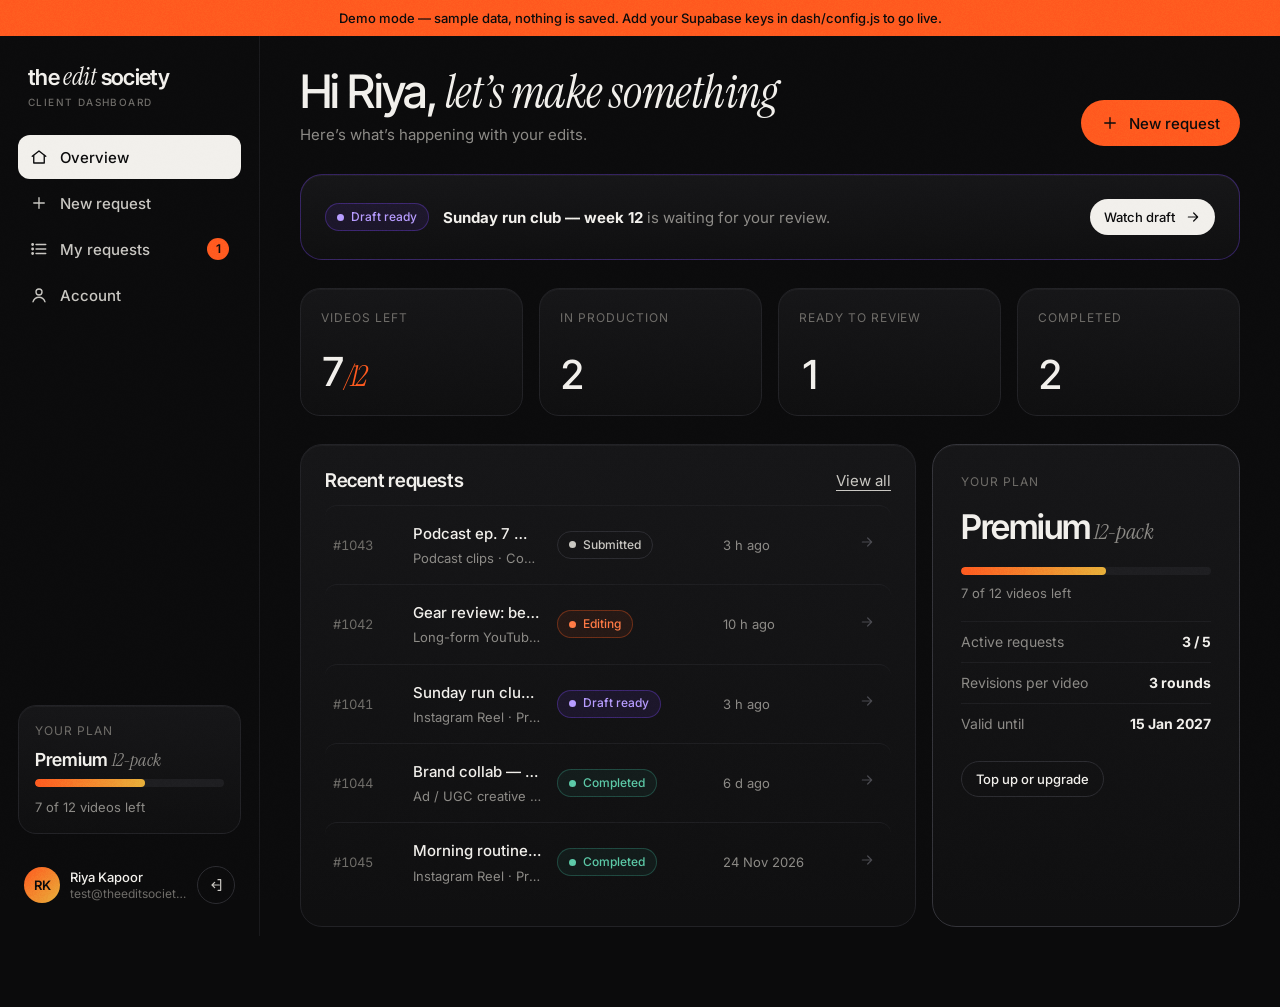
==== dashboard.html @ d08e9f02 "Client & admin dashboards (Supabase), new home copy, pricing packs, process screenshots - login.html" ====
<!doctype html>
<html lang="en">
<head>
<meta charset="utf-8">
<title>Dashboard — The Edit Society</title>
<meta name="viewport" content="width=device-width, initial-scale=1, viewport-fit=cover">
<meta name="robots" content="noindex">
<meta name="theme-color" content="#0B0B0C">
<link rel="preconnect" href="https://fonts.googleapis.com">
<link rel="preconnect" href="https://fonts.gstatic.com" crossorigin>
<link href="https://fonts.googleapis.com/css2?family=Inter+Tight:wght@500;600;700;800&amp;family=Inter:wght@300;400;500;600&amp;family=Instrument+Serif:ital@0;1&amp;display=swap" rel="stylesheet">
<link rel="stylesheet" href="./dash/dash.css">
</head>
<body>
<div class="grain" aria-hidden="true"></div>
<div id="root"><div class="loading" style="min-height:100vh"><div class="spin"></div></div></div>
<script type="module" src="./dash/customer.js"></script>
</body>
</html>
---- dash/dash.css ----
/* The Edit Society — customer & admin dashboard styles (same tokens as the marketing site). */
*{box-sizing:border-box}
html,body{margin:0;background:#0B0B0C;color:#F2F0EC;font:400 15px/1.55 Inter,sans-serif;-webkit-text-size-adjust:100%}
a{color:#F2F0EC;text-decoration:none}
button,input,select,textarea{font:inherit;color:inherit}
img,video{display:block;max-width:100%}
.sans{font-family:'Inter Tight',sans-serif;letter-spacing:-.03em}
.serif{font-family:'Instrument Serif',serif;font-style:italic;font-weight:400;letter-spacing:-.01em}
.disp{font-family:'Inter Tight',sans-serif;font-weight:800;text-transform:uppercase;letter-spacing:-.045em}
.muted{color:#8C8A86}.dim{color:#6E6C68}
.grain{position:fixed;inset:0;pointer-events:none;z-index:60;opacity:.04;background-image:url(../assets/d62b53dfdf56072f71b27a215dbd355c.png);mix-blend-mode:overlay}
.glass{background:linear-gradient(180deg,#161618,#0F0F10);border:1px solid #222226;box-shadow:inset 0 1px 0 #FFFFFF0A}
.hide{display:none !important}

/* ---------- shell ---------- */
.app{display:grid;grid-template-columns:260px minmax(0,1fr);min-height:100vh;min-height:100dvh}
.side{position:sticky;top:0;height:100vh;height:100dvh;display:flex;flex-direction:column;gap:24px;padding:24px 18px;border-right:1px solid #1A1A1D;background:#0B0B0C}
.logo{font-size:22px;line-height:1;white-space:nowrap;padding:4px 10px}
.logo .serif{font-size:25px}
.logo small{display:block;margin-top:8px;font:500 10px/1 Inter,sans-serif;letter-spacing:.14em;text-transform:uppercase;color:#6E6C68}
.snav{display:flex;flex-direction:column;gap:2px}
.snav a{display:flex;align-items:center;gap:12px;min-height:44px;padding:0 12px;border-radius:12px;color:#C9C7C2;font-weight:500;transition:background .25s,color .25s}
.snav a:hover{background:#141416;color:#FFFFFF}
.snav a.on{background:#F2F0EC;color:#0B0B0C}
.snav a .badge{margin-left:auto;min-width:22px;height:22px;padding:0 7px;border-radius:999px;background:#FF5A1F;color:#0B0B0C;font-size:12px;font-weight:600;display:grid;place-items:center}
.snav a.on .badge{background:#0B0B0C;color:#F2F0EC}
.side .grow{flex:1}
.planw{border-radius:18px;padding:16px;display:flex;flex-direction:column;gap:10px}
.planw b{font:600 18px/1 'Inter Tight',sans-serif}
.who{display:flex;align-items:center;gap:10px;padding:8px 6px}
.av{width:36px;height:36px;border-radius:50%;flex-shrink:0;display:grid;place-items:center;font:600 13px Inter;color:#0B0B0C;background:linear-gradient(135deg,#FF5A1F,#E8B03A)}
.who .t{display:flex;flex-direction:column;min-width:0;line-height:1.3}
.who .t span{font-size:13px;font-weight:500;white-space:nowrap;overflow:hidden;text-overflow:ellipsis}
.who .t small{font-size:12px;color:#6E6C68;white-space:nowrap;overflow:hidden;text-overflow:ellipsis}
.iconbtn{width:38px;height:38px;border-radius:50%;border:1px solid #2C2C31;background:none;display:grid;place-items:center;cursor:pointer;color:#C9C7C2;flex-shrink:0;transition:background .25s,color .25s}
.iconbtn:hover{background:#F2F0EC;color:#0B0B0C}
.main{min-width:0;padding:32px 40px 80px}
.main-in{max-width:1180px;margin:0 auto;display:flex;flex-direction:column;gap:28px}
.ph{display:flex;justify-content:space-between;align-items:flex-end;gap:20px;flex-wrap:wrap}
.ph h1{margin:0;font:500 clamp(32px,3.6vw,48px)/1 'Inter Tight',sans-serif;letter-spacing:-.035em}
.ph p{margin:8px 0 0;color:#8C8A86}
.crumb{font-size:13px;color:#6E6C68;margin-bottom:10px;display:flex;gap:8px;align-items:center}
.crumb a{color:#8C8A86}.crumb a:hover{color:#F2F0EC}
.demo-bar{position:sticky;top:0;z-index:40;display:flex;justify-content:center;gap:8px;padding:8px 16px;background:#FF5A1F;color:#0B0B0C;font-size:13px;font-weight:500;text-align:center}
.mtop,.mtabs{display:none}

/* ---------- buttons ---------- */
.btn{display:inline-flex;align-items:center;justify-content:center;gap:10px;min-height:46px;padding:0 20px;border-radius:999px;border:0;background:#F2F0EC;color:#0B0B0C;font-weight:500;cursor:pointer;white-space:nowrap;transition:transform .25s,background .25s,opacity .25s}
.btn:hover{background:#FFFFFF;transform:translateY(-1px)}
.btn.ghost{background:none;color:#F2F0EC;border:1px solid #2C2C31}
.btn.ghost:hover{border-color:#F2F0EC;background:#F2F0EC0D}
.btn.accent{background:#FF5A1F;color:#0B0B0C}
.btn.accent:hover{background:#FF7240}
.btn.sm{min-height:36px;padding:0 14px;font-size:13px}
.btn[disabled]{opacity:.45;pointer-events:none}
.btn svg{display:block}
.link{color:#C9C7C2;text-decoration:underline;text-underline-offset:4px;cursor:pointer;background:none;border:0;padding:0}

/* ---------- cards & stats ---------- */
.card{border-radius:22px;padding:24px}
.card h2,.card h3{margin:0;font:600 19px/1.2 'Inter Tight',sans-serif;letter-spacing:-.02em}
.grid{display:grid;gap:16px}
.g4{grid-template-columns:repeat(4,minmax(0,1fr))}
.g3{grid-template-columns:repeat(3,minmax(0,1fr))}
.g2{grid-template-columns:repeat(2,minmax(0,1fr))}
.g21{grid-template-columns:minmax(0,2fr) minmax(0,1fr)}
.stat{border-radius:20px;padding:20px;display:flex;flex-direction:column;gap:14px;min-height:128px;justify-content:space-between}
.stat span{font-size:12px;letter-spacing:.08em;text-transform:uppercase;color:#6E6C68}
.stat b{font:500 40px/1 'Inter Tight',sans-serif;letter-spacing:-.03em;font-variant-numeric:tabular-nums}
.stat b em{font:400 italic 28px 'Instrument Serif',serif;color:#FF5A1F}
.plancard{position:relative;overflow:hidden;border-radius:24px;padding:28px;display:flex;flex-direction:column;gap:18px;border-color:#34343A}
.plancard .glow{position:absolute;right:-20%;top:-60%;width:70%;aspect-ratio:1;border-radius:50%;background:radial-gradient(closest-side,#FF5A1F33,transparent);pointer-events:none}
.plancard .pn{font:600 34px/1 'Inter Tight',sans-serif;letter-spacing:-.03em}
.bar{height:8px;border-radius:8px;background:#1E1E21;overflow:hidden}
.bar i{display:block;height:100%;border-radius:8px;background:linear-gradient(90deg,#FF5A1F,#E8B03A);transition:width .8s cubic-bezier(.2,.8,.2,1)}
.kv{display:flex;justify-content:space-between;gap:12px;font-size:14px;padding:9px 0;border-top:1px solid #1E1E21}
.kv span{color:#8C8A86}

/* ---------- status chips ---------- */
.chip{display:inline-flex;align-items:center;gap:7px;min-height:28px;padding:0 11px;border-radius:999px;font-size:12px;font-weight:500;white-space:nowrap;border:1px solid #2C2C31;color:#C9C7C2}
.chip::before{content:"";width:7px;height:7px;border-radius:50%;background:currentColor}
.st-submitted{color:#C9C7C2}
.st-in_progress{color:#FF7A45;border-color:#FF5A1F55;background:#FF5A1F14}
.st-in_review{color:#B79CFF;border-color:#6B3FD666;background:#6B3FD61F}
.st-revision{color:#F2C14E;border-color:#E8B03A55;background:#E8B03A14}
.st-completed{color:#5CC9A7;border-color:#3BA58C55;background:#3BA58C14}
.st-cancelled{color:#6E6C68}
.tierchip{font-size:11px;letter-spacing:.06em;text-transform:uppercase;color:#8C8A86;border:1px solid #2C2C31;border-radius:999px;padding:3px 9px;white-space:nowrap}
.tier-premium{color:#F2F0EC;border-color:#F2F0EC55}

/* ---------- request list ---------- */
.rlist{display:flex;flex-direction:column}
.rrow{display:grid;grid-template-columns:64px minmax(0,1fr) 150px 120px 24px;align-items:center;gap:16px;padding:16px 8px;border-top:1px solid #1E1E21;border-radius:12px;transition:background .2s}
.rrow:hover{background:#121214}
.rrow .num{font-size:13px;color:#6E6C68;font-variant-numeric:tabular-nums}
.rrow .tt{display:flex;flex-direction:column;min-width:0;gap:3px}
.rrow .tt b{font-weight:500;white-space:nowrap;overflow:hidden;text-overflow:ellipsis}
.rrow .tt small{font-size:13px;color:#8C8A86;white-space:nowrap;overflow:hidden;text-overflow:ellipsis}
.rrow .when{font-size:13px;color:#8C8A86}
.rrow .go{color:#4A4A50}
.rrow.head{border-top:0;padding-top:0;padding-bottom:10px;font-size:11px;letter-spacing:.08em;text-transform:uppercase;color:#6E6C68}
.rrow.head:hover{background:none}
.filters{display:flex;gap:6px;flex-wrap:wrap}
.fbtn{min-height:36px;padding:0 14px;border-radius:999px;border:1px solid #2C2C31;background:none;color:#C9C7C2;cursor:pointer;font-size:13px;transition:all .25s}
.fbtn:hover{border-color:#F2F0EC}
.fbtn.on{background:#F2F0EC;color:#0B0B0C;border-color:#F2F0EC}
.fbtn em{font-style:normal;opacity:.6;margin-left:4px}
.empty{padding:48px 20px;text-align:center;color:#8C8A86;display:flex;flex-direction:column;align-items:center;gap:14px}
.empty b{font:600 20px 'Inter Tight',sans-serif;color:#F2F0EC}

/* ---------- forms ---------- */
.field{display:flex;flex-direction:column;gap:8px}
.field label,.lbl{font-size:13px;font-weight:500;color:#C9C7C2}
.field small{font-size:12px;color:#6E6C68}
.in,select.in,textarea.in{width:100%;min-height:48px;padding:12px 16px;border-radius:14px;border:1px solid #2C2C31;background:#0F0F10;color:#F2F0EC;outline:none;transition:border-color .25s,box-shadow .25s}
textarea.in{min-height:120px;resize:vertical;line-height:1.5}
.in:focus{border-color:#F2F0EC88;box-shadow:0 0 0 4px #F2F0EC12}
.in::placeholder{color:#4A4A50}
select.in{appearance:none;background-image:url("data:image/svg+xml,%3Csvg xmlns='http://www.w3.org/2000/svg' width='14' height='14' viewBox='0 0 24 24' fill='none' stroke='%238C8A86' stroke-width='2'%3E%3Cpath d='M6 9l6 6 6-6'/%3E%3C/svg%3E");background-repeat:no-repeat;background-position:right 16px center;padding-right:40px}
.fgrid{display:grid;grid-template-columns:repeat(2,minmax(0,1fr));gap:18px}
.fgrid .full{grid-column:1/-1}
.seg{display:flex;flex-wrap:wrap;gap:6px}
.seg button{min-height:40px;padding:0 16px;border-radius:999px;border:1px solid #2C2C31;background:none;cursor:pointer;color:#C9C7C2;font-size:14px;transition:all .25s}
.seg button.on{background:#F2F0EC;color:#0B0B0C;border-color:#F2F0EC}
.typegrid{display:grid;grid-template-columns:repeat(4,minmax(0,1fr));gap:12px}
.tcard{position:relative;text-align:left;border-radius:18px;padding:18px;min-height:132px;display:flex;flex-direction:column;justify-content:space-between;gap:16px;cursor:pointer;border:1px solid #222226;background:linear-gradient(180deg,#161618,#0F0F10);transition:border-color .25s,transform .25s}
.tcard:hover{border-color:#4A4A50;transform:translateY(-2px)}
.tcard.on{border-color:#F2F0EC;box-shadow:0 0 0 1px #F2F0EC}
.tcard .ic{width:40px;height:40px;border-radius:12px;background:#1E1E21;display:grid;place-items:center;color:#FF5A1F}
.tcard.on .ic{background:#FF5A1F;color:#0B0B0C}
.tcard b{display:block;font-weight:600;font-size:15px;line-height:1.25}
.tcard small{font-size:12px;color:#8C8A86}
.wiz{display:flex;gap:8px;align-items:center;flex-wrap:wrap}
.wiz .s{display:flex;align-items:center;gap:10px;font-size:13px;color:#6E6C68}
.wiz .s i{width:28px;height:28px;border-radius:50%;border:1px solid #2C2C31;display:grid;place-items:center;font-style:normal;font-size:12px}
.wiz .s.on{color:#F2F0EC}.wiz .s.on i{background:#F2F0EC;color:#0B0B0C;border-color:#F2F0EC}
.wiz .s.done i{background:#FF5A1F;color:#0B0B0C;border-color:#FF5A1F}
.wiz .ln{width:28px;height:1px;background:#2C2C31}
.drop{border:1.5px dashed #34343A;border-radius:20px;padding:36px 20px;text-align:center;display:flex;flex-direction:column;align-items:center;gap:12px;cursor:pointer;transition:border-color .25s,background .25s}
.drop:hover,.drop.over{border-color:#FF5A1F;background:#FF5A1F0A}
.drop .ic{width:52px;height:52px;border-radius:50%;background:#1E1E21;display:grid;place-items:center;color:#FF5A1F}
.flist{display:flex;flex-direction:column;gap:8px}
.frow{display:grid;grid-template-columns:36px minmax(0,1fr) auto;gap:12px;align-items:center;padding:10px 12px;border-radius:14px;border:1px solid #1E1E21;background:#0F0F10}
.frow .fi{width:36px;height:36px;border-radius:10px;background:#1E1E21;display:grid;place-items:center;color:#8C8A86}
.frow .nm{display:flex;flex-direction:column;min-width:0}
.frow .nm b{font-weight:500;font-size:14px;white-space:nowrap;overflow:hidden;text-overflow:ellipsis}
.frow .nm small{font-size:12px;color:#6E6C68}
.frow .pb{grid-column:1/-1;height:4px;border-radius:4px;background:#1E1E21;overflow:hidden}
.frow .pb i{display:block;height:100%;background:#FF5A1F;width:0;transition:width .2s}
.formfoot{display:flex;justify-content:space-between;align-items:center;gap:12px;flex-wrap:wrap;padding-top:8px}
.err{padding:12px 16px;border-radius:14px;background:#FF5A1F14;border:1px solid #FF5A1F44;color:#FF9A70;font-size:14px}
.ok{padding:12px 16px;border-radius:14px;background:#3BA58C14;border:1px solid #3BA58C44;color:#7FD9BC;font-size:14px}
.summary .kv b{font-weight:500;text-align:right;max-width:60%;overflow-wrap:anywhere}

/* ---------- request detail ---------- */
.tl{display:flex;align-items:flex-start;gap:0}
.tl .st{flex:1;display:flex;flex-direction:column;align-items:center;gap:10px;text-align:center;position:relative;font-size:12px;color:#6E6C68}
.tl .st::before{content:"";position:absolute;top:13px;left:-50%;width:100%;height:2px;background:#1E1E21;z-index:0}
.tl .st:first-child::before{display:none}
.tl .st i{position:relative;z-index:1;width:28px;height:28px;border-radius:50%;border:2px solid #2C2C31;background:#0B0B0C;display:grid;place-items:center;font-style:normal}
.tl .st.done{color:#C9C7C2}.tl .st.done::before{background:#FF5A1F}
.tl .st.done i{background:#FF5A1F;border-color:#FF5A1F;color:#0B0B0C}
.tl .st.now{color:#F2F0EC;font-weight:500}.tl .st.now::before{background:#FF5A1F}
.tl .st.now i{border-color:#FF5A1F;box-shadow:0 0 0 5px #FF5A1F22}
.tl .st.now i::after{content:"";width:8px;height:8px;border-radius:50%;background:#FF5A1F;animation:pulse 1.6s ease-in-out infinite}
@keyframes pulse{50%{opacity:.3}}
.player{position:relative;border-radius:18px;overflow:hidden;background:#000;aspect-ratio:16/9}
.player video{width:100%;height:100%;object-fit:contain;background:#000}
.player .ph-empty{position:absolute;inset:0;display:grid;place-items:center;text-align:center;color:#6E6C68;padding:20px}
.vers{display:flex;gap:6px;flex-wrap:wrap}
.thread{display:flex;flex-direction:column;gap:14px;max-height:520px;overflow:auto;padding-right:4px}
.msg{display:flex;gap:10px;align-items:flex-start}
.msg .av{width:30px;height:30px;font-size:11px}
.msg .bub{flex:1;min-width:0;padding:12px 14px;border-radius:4px 16px 16px 16px;background:#141416;border:1px solid #1E1E21;font-size:14px;white-space:pre-wrap;overflow-wrap:anywhere}
.msg .bub small{display:block;margin-bottom:4px;font-size:12px;color:#6E6C68}
.msg.me{flex-direction:row-reverse}
.msg.me .bub{border-radius:16px 4px 16px 16px;background:#F2F0EC0F}
.msg.revision .bub{border-color:#E8B03A55;background:#E8B03A0D}
.msg.system{justify-content:center}
.msg.system .bub{flex:0 1 auto;background:none;border:0;padding:0;font-size:12px;color:#6E6C68;text-align:center}
.compose{display:flex;gap:8px;align-items:flex-end}
.compose textarea{min-height:48px;height:48px}
.detail-brief p{margin:0;white-space:pre-wrap;overflow-wrap:anywhere}

/* ---------- admin board ---------- */
.board{display:grid;grid-template-columns:repeat(5,minmax(190px,1fr));gap:12px;overflow-x:auto;padding-bottom:6px}
.col{border-radius:18px;padding:12px;background:#0F0F10;border:1px solid #1A1A1D;display:flex;flex-direction:column;gap:10px;min-height:300px}
.col h4{margin:4px 6px 4px;display:flex;justify-content:space-between;align-items:center;font:600 13px Inter;color:#C9C7C2}
.kcard{display:flex;flex-direction:column;gap:10px;padding:14px;border-radius:14px;background:#161618;border:1px solid #222226;transition:border-color .2s,transform .2s}
.kcard:hover{border-color:#4A4A50;transform:translateY(-2px)}
.kcard b{font-weight:500;font-size:14px;line-height:1.35}
.kcard .meta{display:flex;justify-content:space-between;align-items:center;gap:8px;font-size:12px;color:#8C8A86}
.ctable .rrow{grid-template-columns:minmax(0,1.4fr) 120px 150px 120px 90px}

/* ---------- modal & toast ---------- */
.modal{position:fixed;inset:0;z-index:90;background:#000000B3;backdrop-filter:blur(6px);display:grid;place-items:center;padding:20px;animation:fade .25s ease}
.modal .box{width:min(520px,100%);max-height:90vh;overflow:auto;border-radius:24px;padding:28px;display:flex;flex-direction:column;gap:18px;animation:pop .35s cubic-bezier(.2,.8,.2,1)}
@keyframes fade{from{opacity:0}}
@keyframes pop{from{opacity:0;transform:translateY(16px) scale(.98)}}
.toast{position:fixed;left:50%;bottom:24px;z-index:100;transform:translateX(-50%);padding:12px 18px;border-radius:999px;background:#F2F0EC;color:#0B0B0C;font-size:14px;font-weight:500;box-shadow:0 10px 40px #0008;animation:pop .35s cubic-bezier(.2,.8,.2,1)}
.toast.bad{background:#FF5A1F}
.spin{width:22px;height:22px;border-radius:50%;border:2px solid #2C2C31;border-top-color:#F2F0EC;animation:sp .7s linear infinite}
@keyframes sp{to{transform:rotate(360deg)}}
.loading{display:grid;place-items:center;min-height:240px}
.fadeup{animation:fadeup .5s cubic-bezier(.2,.8,.2,1) both}
@keyframes fadeup{from{opacity:0;transform:translateY(14px)}}

/* ---------- login ---------- */
.auth{min-height:100vh;min-height:100dvh;display:grid;grid-template-columns:minmax(0,1fr) minmax(0,1fr)}
.auth .art{position:relative;overflow:hidden;margin:16px;border-radius:28px;background:#000}
.auth .art video{position:absolute;inset:0;width:100%;height:100%;object-fit:cover;filter:brightness(.55) saturate(1.1);pointer-events:none}
.auth .art .in{position:relative;z-index:1;height:100%;display:flex;flex-direction:column;justify-content:space-between;padding:36px}
.auth .art h2{margin:0;font-size:clamp(44px,5vw,84px);line-height:.9}
.auth .pane{display:flex;flex-direction:column;justify-content:center;padding:40px clamp(24px,6vw,96px);gap:28px}
.auth form{display:flex;flex-direction:column;gap:18px;max-width:420px;width:100%}
.auth h1{margin:0;font:500 clamp(36px,4vw,52px)/1 'Inter Tight',sans-serif;letter-spacing:-.035em}

/* ---------- responsive ---------- */
@media (max-width:1100px){
  .g4{grid-template-columns:repeat(2,minmax(0,1fr))}
  .typegrid{grid-template-columns:repeat(2,minmax(0,1fr))}
  .g21{grid-template-columns:1fr}
}
@media (max-width:900px){
  .app{grid-template-columns:1fr}
  .side{display:none}
  .mtop{display:flex;position:sticky;top:0;z-index:30;justify-content:space-between;align-items:center;gap:12px;padding:12px 16px;background:linear-gradient(#0B0B0CF5,#0B0B0CE6);backdrop-filter:blur(10px);border-bottom:1px solid #1A1A1D}
  .mtabs{display:grid;grid-auto-flow:column;grid-auto-columns:1fr;position:fixed;left:0;right:0;bottom:0;z-index:30;padding:8px 8px calc(8px + env(safe-area-inset-bottom));background:#0B0B0CF2;backdrop-filter:blur(10px);border-top:1px solid #1A1A1D}
  .mtabs a{display:flex;flex-direction:column;align-items:center;gap:4px;padding:6px 0;font-size:11px;color:#8C8A86;border-radius:12px}
  .mtabs a.on{color:#F2F0EC}
  .mtabs a.on svg{color:#FF5A1F}
  .mtabs a.cta svg{width:40px;height:40px;padding:10px;border-radius:50%;background:#F2F0EC;color:#0B0B0C;margin-top:-18px;box-shadow:0 6px 20px #0008}
  .main{padding:20px 16px 110px}
  .g3,.g2{grid-template-columns:1fr}
  .rrow{grid-template-columns:minmax(0,1fr) auto;gap:6px 12px;padding:14px 6px}
  .rrow .num,.rrow .go{display:none}
  .rrow .when{grid-column:1;font-size:12px}
  .rrow .stc{grid-row:1;grid-column:2;justify-self:end}
  .rrow.head{display:none}
  .ctable .rrow{grid-template-columns:minmax(0,1fr) auto}
  .ctable .rrow > :nth-child(3),.ctable .rrow > :nth-child(4){display:none}
  .fgrid{grid-template-columns:1fr}
  .board{grid-template-columns:repeat(5,minmax(240px,82vw));scroll-snap-type:x mandatory}
  .col{scroll-snap-align:start}
  .auth{grid-template-columns:1fr}
  .auth .art{display:none}
  .tl .st{font-size:11px}
  .stat b{font-size:32px}
}
@media (max-width:520px){
  .g4{grid-template-columns:repeat(2,minmax(0,1fr));gap:10px}
  .stat{padding:16px;min-height:104px}
  .typegrid{gap:8px}
  .tcard{padding:14px;min-height:118px}
  .card{padding:18px;border-radius:18px}
  .plancard{padding:22px}
  .ph h1{font-size:30px}
}
@media (prefers-reduced-motion:reduce){*{animation:none !important;transition:none !important}}
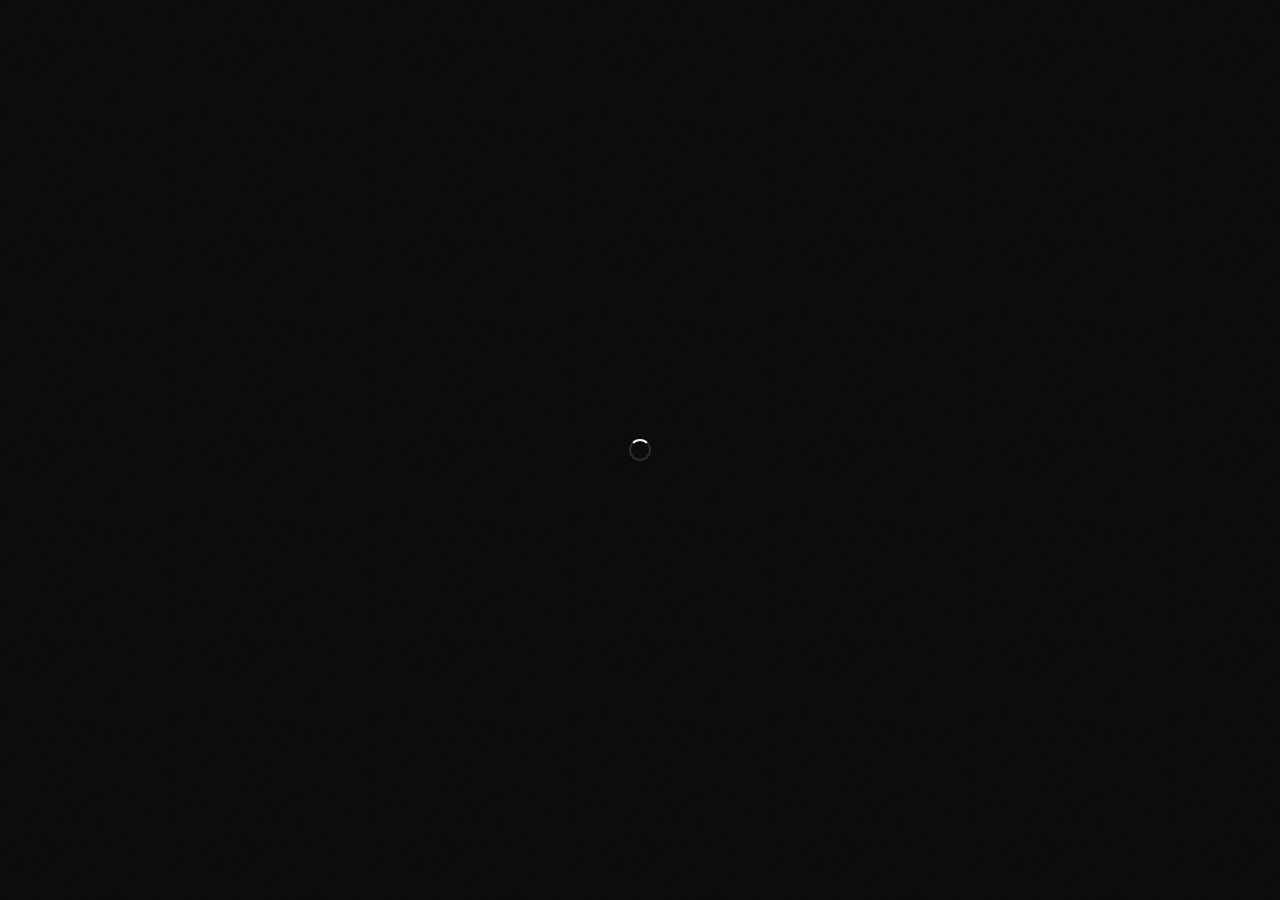
==== commit dc7acdcc: "Customer sign-up with plan selection, welcome dialog and dashboard tour - signup.html: choose plan +" ====
--- a/dashboard.html
+++ b/dashboard.html
@@ -14,6 +14,7 @@
 <body>
 <div class="grain" aria-hidden="true"></div>
 <div id="root"><div class="loading" style="min-height:100vh"><div class="spin"></div></div></div>
+<script src="./site-data.js"></script>
 <script type="module" src="./dash/customer.js"></script>
 </body>
 </html>
--- a/dash/dash.css
+++ b/dash/dash.css
@@ -37,7 +37,7 @@
 .main{min-width:0;padding:32px 40px 80px}
 .main-in{max-width:1180px;margin:0 auto;display:flex;flex-direction:column;gap:28px}
 .ph{display:flex;justify-content:space-between;align-items:flex-end;gap:20px;flex-wrap:wrap}
-.ph h1{margin:0;font:500 clamp(32px,3.6vw,48px)/1 'Inter Tight',sans-serif;letter-spacing:-.035em}
+.ph h1{margin:0;font:500 clamp(26px,2.6vw,36px)/1.1 'Inter Tight',sans-serif;letter-spacing:-.035em}
 .ph p{margin:8px 0 0;color:#8C8A86}
 .crumb{font-size:13px;color:#6E6C68;margin-bottom:10px;display:flex;gap:8px;align-items:center}
 .crumb a{color:#8C8A86}.crumb a:hover{color:#F2F0EC}
@@ -66,11 +66,11 @@
 .g21{grid-template-columns:minmax(0,2fr) minmax(0,1fr)}
 .stat{border-radius:20px;padding:20px;display:flex;flex-direction:column;gap:14px;min-height:128px;justify-content:space-between}
 .stat span{font-size:12px;letter-spacing:.08em;text-transform:uppercase;color:#6E6C68}
-.stat b{font:500 40px/1 'Inter Tight',sans-serif;letter-spacing:-.03em;font-variant-numeric:tabular-nums}
-.stat b em{font:400 italic 28px 'Instrument Serif',serif;color:#FF5A1F}
+.stat b{font:500 32px/1 'Inter Tight',sans-serif;letter-spacing:-.03em;font-variant-numeric:tabular-nums}
+.stat b em{font:400 italic 22px 'Instrument Serif',serif;color:#FF5A1F}
 .plancard{position:relative;overflow:hidden;border-radius:24px;padding:28px;display:flex;flex-direction:column;gap:18px;border-color:#34343A}
 .plancard .glow{position:absolute;right:-20%;top:-60%;width:70%;aspect-ratio:1;border-radius:50%;background:radial-gradient(closest-side,#FF5A1F33,transparent);pointer-events:none}
-.plancard .pn{font:600 34px/1 'Inter Tight',sans-serif;letter-spacing:-.03em}
+.plancard .pn{font:600 28px/1 'Inter Tight',sans-serif;letter-spacing:-.03em}
 .bar{height:8px;border-radius:8px;background:#1E1E21;overflow:hidden}
 .bar i{display:block;height:100%;border-radius:8px;background:linear-gradient(90deg,#FF5A1F,#E8B03A);transition:width .8s cubic-bezier(.2,.8,.2,1)}
 .kv{display:flex;justify-content:space-between;gap:12px;font-size:14px;padding:9px 0;border-top:1px solid #1E1E21}
@@ -210,10 +210,10 @@
 .auth .art{position:relative;overflow:hidden;margin:16px;border-radius:28px;background:#000}
 .auth .art video{position:absolute;inset:0;width:100%;height:100%;object-fit:cover;filter:brightness(.55) saturate(1.1);pointer-events:none}
 .auth .art .in{position:relative;z-index:1;height:100%;display:flex;flex-direction:column;justify-content:space-between;padding:36px}
-.auth .art h2{margin:0;font-size:clamp(44px,5vw,84px);line-height:.9}
+.auth .art h2{margin:0;font-size:clamp(36px,3.8vw,64px);line-height:.9}
 .auth .pane{display:flex;flex-direction:column;justify-content:center;padding:40px clamp(24px,6vw,96px);gap:28px}
 .auth form{display:flex;flex-direction:column;gap:18px;max-width:420px;width:100%}
-.auth h1{margin:0;font:500 clamp(36px,4vw,52px)/1 'Inter Tight',sans-serif;letter-spacing:-.035em}
+.auth h1{margin:0;font:500 clamp(30px,3vw,42px)/1.05 'Inter Tight',sans-serif;letter-spacing:-.035em}
 
 /* ---------- responsive ---------- */
 @media (max-width:1100px){
@@ -245,7 +245,7 @@
   .auth{grid-template-columns:1fr}
   .auth .art{display:none}
   .tl .st{font-size:11px}
-  .stat b{font-size:32px}
+  .stat b{font-size:28px}
 }
 @media (max-width:520px){
   .g4{grid-template-columns:repeat(2,minmax(0,1fr));gap:10px}
@@ -254,6 +254,69 @@
   .tcard{padding:14px;min-height:118px}
   .card{padding:18px;border-radius:18px}
   .plancard{padding:22px}
-  .ph h1{font-size:30px}
+  .ph h1{font-size:26px}
 }
 @media (prefers-reduced-motion:reduce){*{animation:none !important;transition:none !important}}
+
+/* ---------- welcome dialog (after sign-up) ---------- */
+.wel{position:fixed;inset:0;z-index:95;display:grid;place-items:center;padding:20px;background:#000000C0;backdrop-filter:blur(8px);-webkit-backdrop-filter:blur(8px);animation:fade .35s ease}
+.wel .box{position:relative;width:min(460px,100%);border-radius:28px;padding:36px 28px 28px;text-align:center;display:flex;flex-direction:column;align-items:center;gap:16px;overflow:hidden;animation:welpop .7s cubic-bezier(.2,1.3,.3,1) both}
+@keyframes welpop{from{opacity:0;transform:translateY(40px) scale(.9)}}
+.wel .glowx{position:absolute;left:50%;top:-40%;width:120%;aspect-ratio:1;margin-left:-60%;border-radius:50%;background:radial-gradient(closest-side,#FF5A1F33,transparent);pointer-events:none;animation:glowpulse 3s ease-in-out infinite alternate}
+@keyframes glowpulse{to{opacity:.55;transform:scale(1.1)}}
+.wel .tick{position:relative;width:84px;height:84px}
+.wel .tick svg{width:84px;height:84px}
+.wel .tick circle{fill:none;stroke:#FF5A1F;stroke-width:3;stroke-dasharray:240;stroke-dashoffset:240;animation:draw .8s cubic-bezier(.65,0,.35,1) .25s forwards}
+.wel .tick path{fill:none;stroke:#F2F0EC;stroke-width:4;stroke-linecap:round;stroke-linejoin:round;stroke-dasharray:60;stroke-dashoffset:60;animation:draw .45s cubic-bezier(.65,0,.35,1) .9s forwards}
+.wel .tick::after{content:"";position:absolute;inset:-10px;border-radius:50%;border:2px solid #FF5A1F;opacity:0;animation:ring 1s ease-out 1.1s}
+@keyframes draw{to{stroke-dashoffset:0}}
+@keyframes ring{0%{opacity:.8;transform:scale(.8)}100%{opacity:0;transform:scale(1.5)}}
+.wel h2{position:relative;margin:0;font:500 clamp(26px,3vw,32px)/1.1 'Inter Tight',sans-serif;letter-spacing:-.03em}
+.wel p{position:relative;margin:0;color:#8C8A86;font-size:15px}
+.ticket{position:relative;width:100%;border-radius:20px;padding:18px 20px;text-align:left;border:1px solid transparent;background:linear-gradient(#141416,#141416) padding-box,linear-gradient(100deg,#E0303B,#FF5A1F 55%,#F2A65A) border-box;animation:tk .7s cubic-bezier(.2,.8,.2,1) .55s both}
+@keyframes tk{from{opacity:0;transform:translateY(18px) rotate(-2deg)}}
+.ticket .t1{display:flex;justify-content:space-between;align-items:baseline;gap:10px}
+.ticket .t1 b{font:600 24px/1 'Inter Tight',sans-serif;letter-spacing:-.03em}
+.ticket .t1 span{font-size:12px;letter-spacing:.08em;text-transform:uppercase;color:#FF7A45}
+.ticket .rows{display:grid;grid-template-columns:repeat(3,minmax(0,1fr));gap:8px;margin-top:14px;padding-top:14px;border-top:1px dashed #2C2C31}
+.ticket .rows div{display:flex;flex-direction:column;gap:2px}
+.ticket .rows small{font-size:11px;letter-spacing:.06em;text-transform:uppercase;color:#6E6C68}
+.ticket .rows b{font-weight:500;font-size:14px}
+.wel .acts{position:relative;display:flex;flex-direction:column;gap:8px;width:100%;margin-top:4px}
+.wel .acts .btn{width:100%}
+.confetti{position:absolute;inset:0;pointer-events:none;overflow:hidden}
+.confetti i{position:absolute;left:50%;top:30%;width:8px;height:12px;border-radius:2px;opacity:0;animation:conf 1.4s cubic-bezier(.2,.7,.3,1) forwards}
+@keyframes conf{0%{opacity:1;transform:translate(0,0) rotate(0)}100%{opacity:0;transform:translate(var(--x),var(--y)) rotate(var(--r))}}
+
+/* ---------- dashboard tour (carousel stepper) ---------- */
+.tour{position:fixed;inset:0;z-index:96;display:grid;place-items:center;padding:20px;background:#000000C0;backdrop-filter:blur(8px);-webkit-backdrop-filter:blur(8px);animation:fade .3s ease}
+.tour .box{position:relative;width:min(560px,100%);border-radius:26px;overflow:hidden;display:flex;flex-direction:column;animation:pop .45s cubic-bezier(.2,.8,.2,1)}
+.tour .top{display:flex;justify-content:space-between;align-items:center;padding:16px 18px 0}
+.tour .top span{font-size:12px;letter-spacing:.1em;text-transform:uppercase;color:#6E6C68}
+.tour .skip{background:none;border:0;color:#8C8A86;font-size:13px;cursor:pointer;padding:6px 4px;text-decoration:underline;text-underline-offset:4px}
+.tour .skip:hover{color:#F2F0EC}
+.tour .vp{overflow:hidden;touch-action:pan-y}
+.tour .track{display:flex;transition:transform .55s cubic-bezier(.65,0,.35,1)}
+.tour .slide{flex:0 0 100%;padding:16px 18px 6px;display:flex;flex-direction:column;gap:16px}
+.tour .art{position:relative;aspect-ratio:16/10;border-radius:16px;overflow:hidden;background:#0B0B0C;border:1px solid #222226;display:grid;place-items:center}
+.tour .art img{width:100%;height:100%;object-fit:cover;object-position:left top;transform:scale(1.04);transition:transform 1.2s cubic-bezier(.2,.8,.2,1)}
+.tour .slide.cur .art img{transform:scale(1)}
+.tour .art img.phone{width:auto;height:94%;object-fit:contain;border-radius:18px;border:4px solid #1E1E21;transform:none}
+.tour .art .num{position:absolute;left:12px;top:12px;min-height:26px;padding:0 10px;display:inline-flex;align-items:center;border-radius:999px;background:#0B0B0CCC;font-size:12px;color:#E8E6E1}
+.tour .txt{display:flex;flex-direction:column;gap:6px;padding:0 4px}
+.tour .txt h3{margin:0;font:600 22px/1.15 'Inter Tight',sans-serif;letter-spacing:-.02em}
+.tour .txt p{margin:0;color:#8C8A86;font-size:15px}
+.tour .slide .txt{opacity:0;transform:translateY(10px);transition:opacity .4s ease .2s,transform .5s cubic-bezier(.2,.8,.2,1) .2s}
+.tour .slide.cur .txt{opacity:1;transform:none}
+.tour .foot{display:flex;justify-content:space-between;align-items:center;gap:12px;padding:16px 18px 18px}
+.tour .dots{display:flex;gap:6px}
+.tour .dots button{width:8px;height:8px;padding:0;border-radius:8px;border:0;background:#34343A;cursor:pointer;transition:width .35s,background .35s}
+.tour .dots button.on{width:26px;background:#FF5A1F}
+.tour .nav{display:flex;gap:8px}
+.upl{width:78%;display:flex;flex-direction:column;gap:10px}
+.upl .dz{border:1.5px dashed #FF5A1F88;border-radius:14px;padding:18px;text-align:center;color:#C9C7C2;font-size:13px;background:#FF5A1F0A;display:flex;flex-direction:column;align-items:center;gap:6px}
+.upl .fr{display:flex;align-items:center;gap:10px;padding:9px 12px;border-radius:12px;background:#141416;border:1px solid #222226;font-size:12px;color:#C9C7C2}
+.upl .fr i{flex:1;height:4px;border-radius:4px;background:#1E1E21;overflow:hidden;position:relative}
+.upl .fr i::after{content:"";position:absolute;inset:0;width:0;background:#FF5A1F;animation:upfill 2.2s cubic-bezier(.4,0,.2,1) infinite}
+@keyframes upfill{0%{width:0}70%,100%{width:100%}}
+@media (max-width:520px){.wel .box{padding:30px 20px 20px}.ticket .rows{grid-template-columns:repeat(3,minmax(0,1fr))}.tour .txt h3{font-size:19px}.tour .txt p{font-size:14px}}
